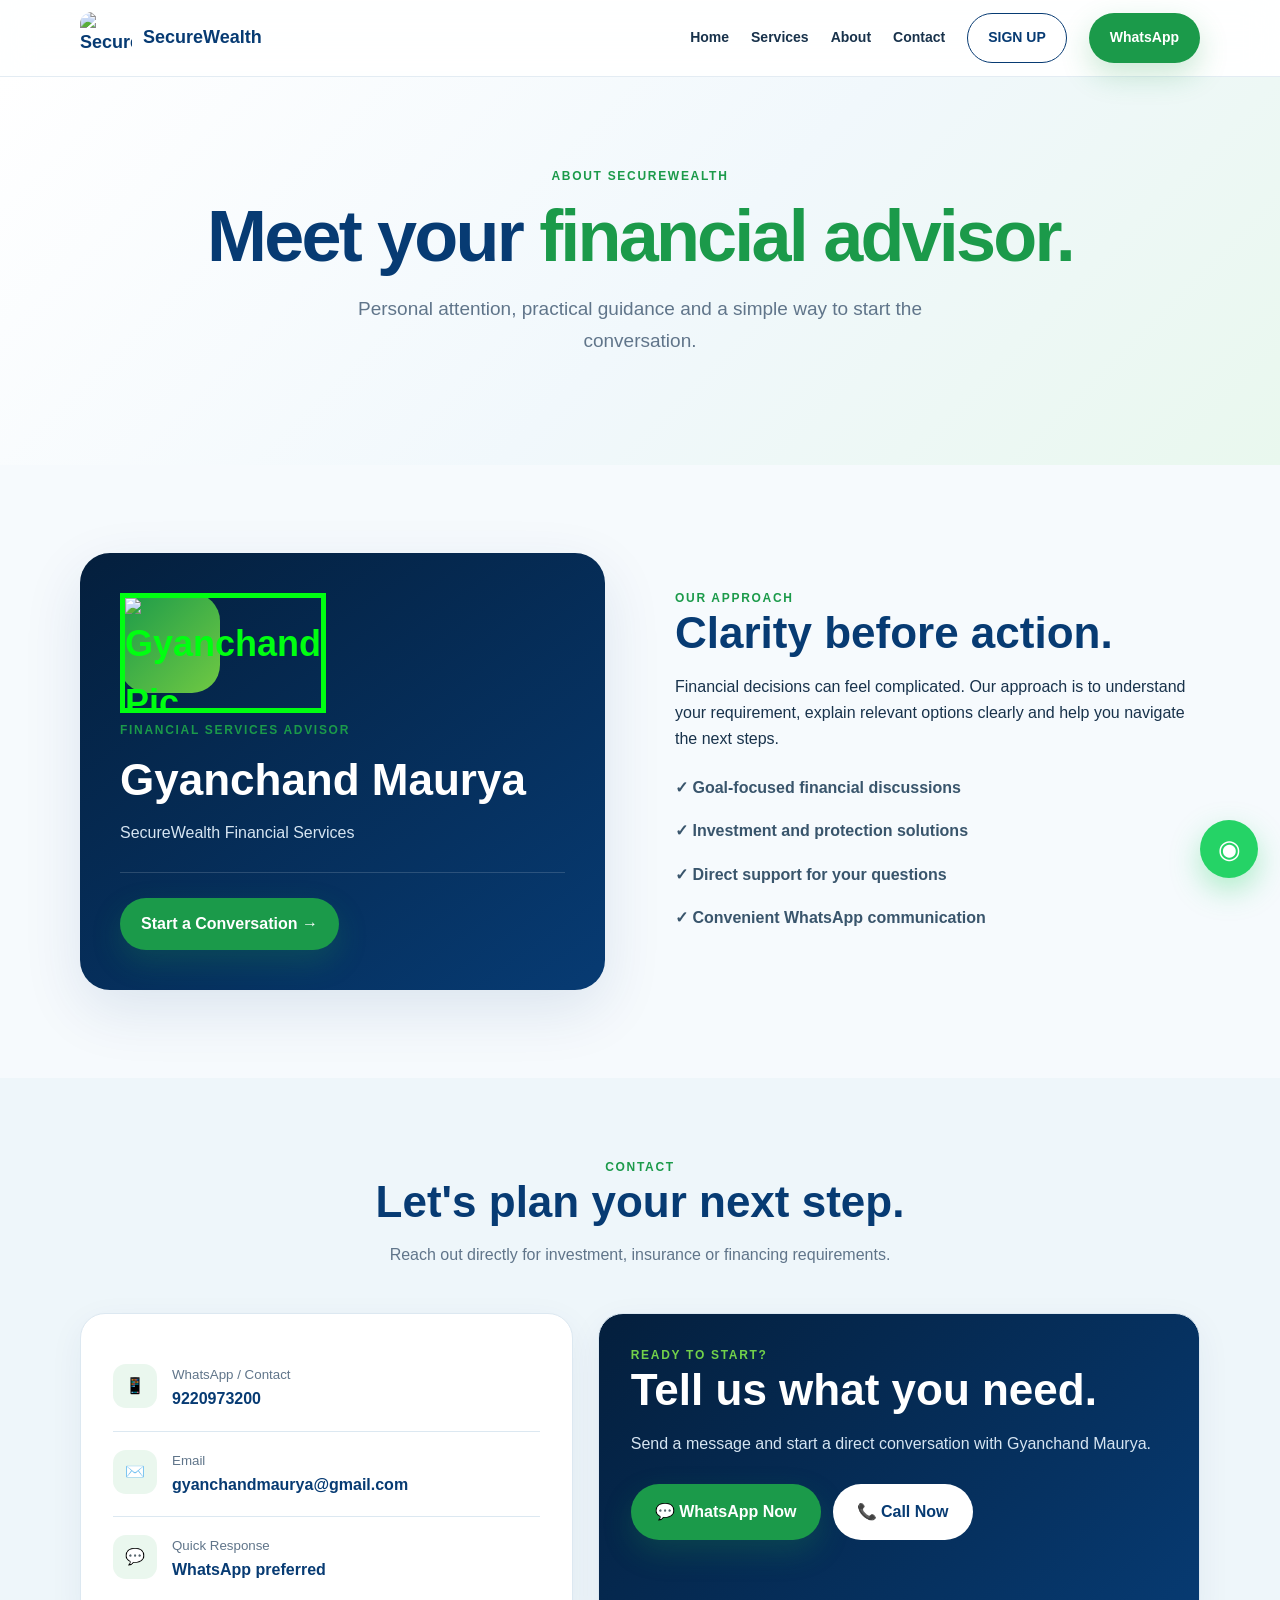
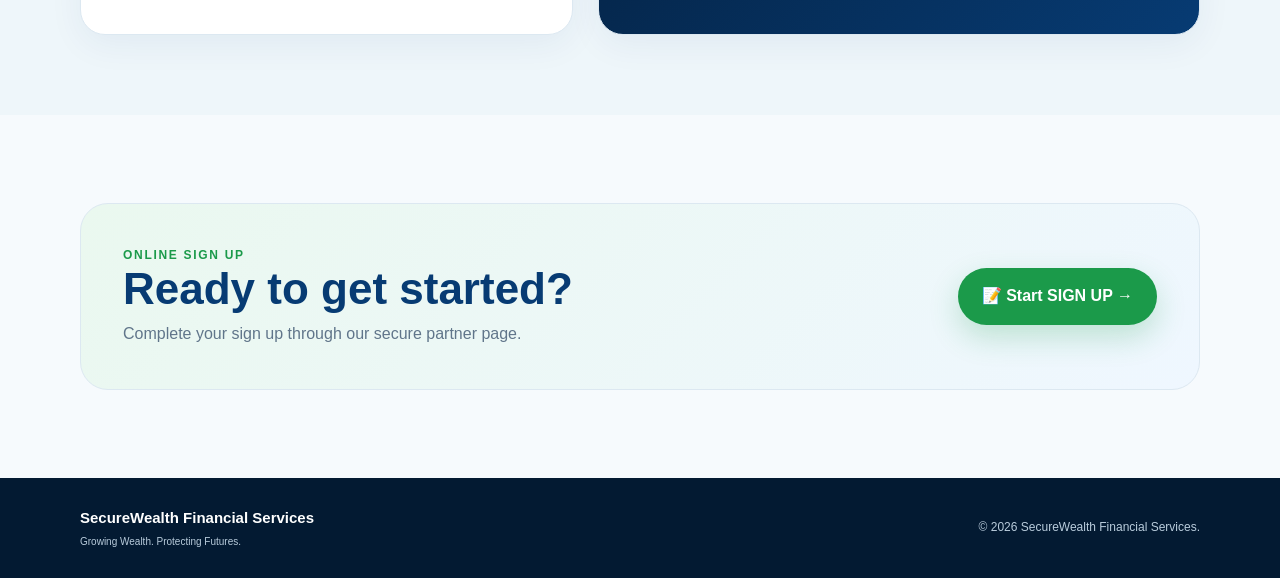
==== about.html @ c775df7d "Add about.html for SecureWealth website" ====
<!DOCTYPE html>
<html lang="en">
<head>
<meta charset="UTF-8">
<meta name="viewport" content="width=device-width, initial-scale=1.0">
<meta name="description" content="SecureWealth Financial Services - Investment, insurance and financing solutions with personalized guidance by Gyanchand Maurya.">
<link rel="shortcut icon" href="https://i.ibb.co/4ZPC3Cr3/Secure-Wealth-Logo-plain.jpg" type="image/x-icon">
<title>SecureWealth | Growing Wealth. Protecting Futures.</title>
<link rel="stylesheet" href="style.css">
  <!-- Google tag (gtag.js) -->
  <script async src="https://www.googletagmanager.com/gtag/js?id=G-4FVRTKPDQZ">
  </script>
  <script>
    window.dataLayer = window.dataLayer || [];
    function gtag(){dataLayer.push(arguments);}
    gtag('js', new Date());
  
    gtag('config', 'G-4FVRTKPDQZ');
  </script>
</head>
<body>
<header class="site-header">
  <div class="container nav">
    <a class="brand" href="index.html"><img src="https://i.ibb.co/4ZPC3Cr3/Secure-Wealth-Logo-plain.jpg" alt="SecureWealth Logo"><span>SecureWealth</span></a>
    <button class="menu-toggle" aria-label="Open menu">☰</button>
    <nav class="navlinks">
      <a class="active" href="index.html">Home</a>
      <a href="services.html">Services</a>
      <a href="about.html">About</a>
      <a href="contact.html">Contact</a>
      <a class="btn btn-outline" href="https://www.wealthy.in/p/gyanc99066" target="_blank" rel="noopener">SIGN UP</a>
      <a class="btn btn-primary" href="https://wa.me/919220973200?text=Hello%20Gyanchand%2C%20I%20would%20like%20financial%20guidance." target="_blank">WhatsApp</a>
    </nav>
  </div>
</header>
<main>
<section class="page-hero"><div class="container center reveal"><div class="eyebrow">ABOUT SECUREWEALTH</div><h1>Meet your <span>financial advisor.</span></h1><p class="lead center-text">Personal attention, practical guidance and a simple way to start the conversation.</p></div></section>
<section class="section"><div class="container split">
<div class="profile-card reveal"><div class="profile-avatar"><img src="https://i.ibb.co/hFjsKrrb/Gyanchand-Pic.jpg" alt="Gyanchand Pic" border="5" style="height: 120px; color: rgb(0, 255, 17);"></div><div class="eyebrow">FINANCIAL SERVICES ADVISOR</div><h2>Gyanchand Maurya</h2><p>SecureWealth Financial Services</p><div class="profile-line"></div><a class="btn btn-primary" href="https://wa.me/919220973200?text=Hello%20Gyanchand%2C%20I%20would%20like%20to%20connect." target="_blank">Start a Conversation →</a></div>
<div class="reveal"><div class="eyebrow">OUR APPROACH</div><h2>Clarity before action.</h2><p>Financial decisions can feel complicated. Our approach is to understand your requirement, explain relevant options clearly and help you navigate the next steps.</p><div class="check-list large"><div>✓ Goal-focused financial discussions</div><div>✓ Investment and protection solutions</div><div>✓ Direct support for your questions</div><div>✓ Convenient WhatsApp communication</div></div></div>
</div></section>

<section class="contact-section"><div class="container"><div class="section-head reveal"><div class="eyebrow">CONTACT</div><h2>Let's plan your next step.</h2><p>Reach out directly for investment, insurance or financing requirements.</p></div>
<div class="contact-grid">
<div class="contact-card reveal"><div class="contact-row"><span>📱</span><div><small>WhatsApp / Contact</small><strong>9220973200</strong></div></div><div class="contact-row"><span>✉️</span><div><small>Email</small><strong>gyanchandmaurya@gmail.com</strong></div></div><div class="contact-row"><span>💬</span><div><small>Quick Response</small><strong>WhatsApp preferred</strong></div></div></div>
<div class="contact-card dark reveal"><div class="eyebrow light">READY TO START?</div><h2>Tell us what you need.</h2><p>Send a message and start a direct conversation with Gyanchand Maurya.</p><div class="hero-actions"><a class="btn btn-primary btn-lg" href="https://wa.me/919220973200?text=Hello%20Gyanchand%2C%20I%20would%20like%20financial%20guidance." target="_blank">💬 WhatsApp Now</a><a class="btn btn-light btn-lg" href="tel:+919220973200">📞 Call Now</a></div></div>
</div></div></section>
<section class="section"><div class="container"><div class="cta-box reveal"><div><div class="eyebrow">ONLINE SIGN UP</div><h2>Ready to get started?</h2><p>Complete your sign up through our secure partner page.</p></div><a class="btn btn-primary btn-lg" href="https://www.wealthy.in/p/gyanc99066" target="_blank" rel="noopener">📝 Start SIGN UP →</a></div></div></section>
</main>
<footer><div class="container footer"><div><strong>SecureWealth Financial Services</strong><small>Growing Wealth. Protecting Futures.</small></div><div>© 2026 SecureWealth Financial Services.</div></div></footer>
<a class="whatsapp-float" href="https://wa.me/919220973200?text=Hello%20Gyanchand%2C%20I%20would%20like%20financial%20guidance." target="_blank">◉</a>
<script src="script.js"></script>
</body></html>
---- style.css ----
:root{
    --navy:#073b73;
    --navy2:#041f3d;
    --green:#1b9a4a;
    --green2:#70c943;
    --text:#18324b;
    --muted:#60758a;
    --bg:#f6fafd;
    --white:#fff;--line:#dce8f1;
    --shadow:0 20px 60px rgba(7,59,115,.11)}*{box-sizing:border-box}html{scroll-behavior:smooth}body{margin:0;
    font-family:Inter,Segoe UI,Arial,sans-serif;
    color:var(--text);
    background:var(--bg);
    line-height:1.65;
    overflow-x:hidden}a{text-decoration:none;
    color:inherit
}

.container{
    width:min(1120px,92%);
    margin:auto
}
.site-header{
    position:sticky;
    top:0;
    z-index:50;
    background:rgba(255,255,255,.9);
    backdrop-filter:blur(18px);
    border-bottom:1px solid rgba(220,232,241,.8)
}

.nav{min-height:76px;
    display:flex;
    align-items:center;
    justify-content:space-between;
    gap:20px
}

.brand{
    display:flex;
    align-items:center;
    gap:11px;
    font-weight:900;
    color:var(--navy);
    font-size:18px
}

.brand img{
    width:52px;
    height:52px;
    object-fit:contain;
    border-radius:12px
}

.navlinks{
    display:flex;
    align-items:center;
    gap:22px;
    font-size:14px;
    font-weight:700
}
.navlinks>a:not(.btn){
    position:relative
}
.navlinks>a:not(.btn):after{
    content:"";
    position:absolute;
    left:0;right:100%;
    bottom:-7px;
    height:2px;
    background:var(--green);
    transition:.25s
}

.navlinks>a:hover:after,.navlinks .active:after{right:0}

.menu-toggle{
    display:none;
    border:0;
    background:none;
    font-size:28px;
    color:var(--navy)
}

.btn{
    display:inline-flex;
    align-items:center;
    justify-content:center;
    gap:8px;
    padding:12px 20px;
    border-radius:999px;
    font-weight:750;
    border:1px solid transparent;
    transition:.25s;
    cursor:pointer
}

.btn:hover{
    transform:translateY(-3px)
}

.btn-primary{
    background:var(--green);
    color:#fff;box-shadow:0 12px 30px rgba(27,154,74,.23)
}

.btn-primary:hover{
    background:#16863f
}

.btn-outline{
    border-color:var(--navy);
    color:var(--navy);
    background:#fff
}
.btn-light{background:#fff;color:var(--navy)}.btn-lg{padding:14px 23px}
.hero,.page-hero{position:relative;overflow:hidden;background:linear-gradient(135deg,#fff 0%,#f1f8fc 53%,#e9f8ee 100%)}.hero{padding:95px 0 90px;min-height:620px;display:flex;align-items:center}.page-hero{padding:90px 0}
.hero-orb{position:absolute;border-radius:50%;filter:blur(2px);animation:float 8s ease-in-out infinite}
.orb1{width:430px;height:430px;right:-140px;top:-180px;background:rgba(112,201,67,.14)}
.orb2{width:280px;height:280px;left:-130px;bottom:-180px;background:rgba(7,59,115,.08);animation-delay:-3s}
.hero-grid{display:grid;grid-template-columns:1.08fr .92fr;gap:65px;align-items:center;position:relative}.eyebrow{color:var(--green);font-weight:900;letter-spacing:1.7px;font-size:12px}
.eyebrow.light{color:#72d14a}h1{font-size:clamp(43px,6vw,72px);line-height:1.02;letter-spacing:-2.8px;color:var(--navy);margin:13px 0 20px}h1 span{color:var(--green)}
h2{font-size:clamp(30px,4vw,44px);line-height:1.1;color:var(--navy);margin:0 0 13px}
h3{color:var(--navy)}.lead{font-size:19px;color:var(--muted);max-width:650px}
.hero-actions{display:flex;gap:12px;flex-wrap:wrap;margin-top:27px}
.trust-row{display:flex;gap:9px;flex-wrap:wrap;margin-top:27px}
.trust-row span{background:#fff;border:1px solid var(--line);padding:8px 12px;border-radius:99px;font-size:12px;font-weight:800;color:#48657d}
.hero-visual{position:relative;min-height:390px;display:grid;place-items:center}
.logo-card{width:min(380px,90%);background:rgba(255,255,255,.82);border:1px solid var(--line);border-radius:34px;padding:35px;text-align:center;box-shadow:var(--shadow);position:relative;z-index:2;animation:cardFloat 5s ease-in-out infinite}
.logo-card img{width:100%;max-height:230px;object-fit:contain;border-radius:20px}
.logo-card h3{margin:18px 0 0;font-size:22px}
.logo-card p{margin:2px;color:var(--green);font-weight:800}
.floating-badge{position:absolute;background:#fff;border:1px solid var(--line);border-radius:16px;padding:13px 17px;font-weight:800;box-shadow:var(--shadow);z-index:3;animation:float 5s ease-in-out infinite}
.badge-top{right:0;top:35px}.badge-bottom{left:0;bottom:45px;animation-delay:-2s}
.pulse-ring{position:absolute;inset:22px;border:1px solid rgba(27,154,74,.18);border-radius:27px;animation:pulse 2.8s infinite}
.section{padding:88px 0}.section-head{text-align:center;max-width:730px;margin:0 auto 45px}
.section-head p{color:var(--muted)}.center{text-align:center}
.center-text{margin-left:auto;margin-right:auto}.services-grid{display:grid;grid-template-columns:repeat(4,1fr);gap:18px}
.service-card{background:#fff;border:1px solid var(--line);border-radius:22px;padding:25px;box-shadow:0 8px 28px rgba(7,59,115,.06);transition:.3s;position:relative;overflow:hidden}
.service-card:before{content:"";position:absolute;width:90px;height:90px;border-radius:50%;background:#eaf7ee;right:-35px;top:-35px;transition:.3s}
.service-card:hover{transform:translateY(-8px);box-shadow:var(--shadow);border-color:#c7e3d1}.service-card:hover:before{transform:scale(1.7)}
.service-card .icon{width:54px;height:54px;border-radius:16px;background:#eaf7ee;display:grid;place-items:center;font-size:25px;margin-bottom:18px;position:relative}
.service-card h3{margin:0 0 8px;font-size:19px}.service-card p{color:var(--muted);font-size:14px;margin:0 0 17px}
.service-card a{color:var(--green);font-size:13px;font-weight:900}.services-all .big{min-height:290px;display:flex;flex-direction:column}
.services-all .big .btn{margin-top:auto;width:max-content;font-size:12px}
.stats-section{padding:50px 0;background:linear-gradient(135deg,var(--navy2),var(--navy));color:#fff}
.stats-grid{display:grid;grid-template-columns:repeat(4,1fr);gap:20px;text-align:center}
.stat{padding:15px}.stat strong{display:block;font-size:42px;line-height:1;color:#72d14a}
.stat span{display:block;margin-top:9px;color:#d6e5f2;font-size:13px}
.split{display:grid;grid-template-columns:1fr 1fr;gap:70px;align-items:center}
.about-art{min-height:360px;position:relative;display:grid;place-items:center}
.circle-chart{width:270px;height:270px;border-radius:50%;background:conic-gradient(var(--green) 0 68%,#dcefe4 68% 100%);display:grid;place-items:center;box-shadow:0 25px 60px rgba(27,154,74,.15);animation:spinIn 1s ease}
.circle-chart:before{content:"";position:absolute;width:205px;height:205px;background:var(--bg);border-radius:50%}
.circle-chart div{position:relative;font-size:54px;font-weight:900;color:var(--navy)}
.mini-card{position:absolute;background:#fff;border:1px solid var(--line);padding:11px 18px;border-radius:13px;font-weight:900;box-shadow:var(--shadow);animation:float 4s ease-in-out infinite}.mc1{top:35px;left:12%}
.mc2{right:8%;top:45%}.mc3{bottom:35px;left:20%;animation-delay:-1s}
.check-list{display:grid;gap:11px;margin:22px 0}
.check-list div{font-weight:700;color:#39556c}
.check-list.large{gap:17px}.mt-40{margin-top:40px}
.cta-section{padding:0 0 88px}
.cta-box{border:1px solid var(--line);border-radius:28px;padding:42px;background:linear-gradient(135deg,#eaf8ef,#eff7ff);display:flex;align-items:center;justify-content:space-between;gap:25px}
.cta-box h2{margin-bottom:7px}.cta-box p{color:var(--muted);margin:0}
.process{padding:80px 0;background:#eef6fa}.steps{display:grid;grid-template-columns:repeat(4,1fr);gap:18px}.step{background:#fff;padding:27px;border-radius:20px;border:1px solid var(--line);position:relative}.step b{color:var(--green);font-size:13px}
.step h3{margin:12px 0 7px}.step p{color:var(--muted);font-size:14px}
.profile-card{background:linear-gradient(145deg,var(--navy2),var(--navy));color:#fff;border-radius:30px;padding:40px;box-shadow:var(--shadow)}
.profile-card h2{color:#fff;margin-top:15px}.profile-card p{color:#d6e5f2}
.profile-avatar{width:100px;height:100px;border-radius:28px;background:linear-gradient(135deg,var(--green),var(--green2));display:grid;place-items:center;font-size:36px;font-weight:900;margin-bottom:28px}
.profile-line{height:1px;background:rgba(255,255,255,.15);margin:25px 0}
.contact-section{padding:80px 0;background:#eef6fa}
.contact-grid{display:grid;grid-template-columns:.9fr 1.1fr;gap:25px}
.contact-card{background:#fff;border:1px solid var(--line);border-radius:25px;padding:32px;box-shadow:0 10px 35px rgba(7,59,115,.06)}
.contact-card.dark{background:linear-gradient(135deg,var(--navy2),var(--navy));color:#fff}
.contact-card.dark h2{color:#fff}.contact-card.dark p{color:#d6e5f2}
.contact-row{display:flex;gap:15px;padding:18px 0;border-bottom:1px solid var(--line)}
.contact-row:last-child{border:0}.contact-row>span{width:44px;height:44px;border-radius:13px;background:#eaf7ee;display:grid;place-items:center}
.contact-row small{display:block;color:var(--muted)}.contact-row strong{color:var(--navy)}footer{background:#031a32;color:#b9ccdc;padding:28px 0}
.footer{display:flex;justify-content:space-between;gap:20px;align-items:center;font-size:12px}
.footer strong{display:block;color:#fff;font-size:15px}
.footer small{display:block;margin-top:3px}
.whatsapp-float{position:fixed;right:22px;bottom:22px;width:58px;height:58px;border-radius:50%;background:#25d366;color:#fff;display:grid;place-items:center;font-size:26px;box-shadow:0 12px 30px rgba(37,211,102,.35);z-index:40;animation:bounce 2.5s infinite}
.reveal{opacity:0;transform:translateY(25px);transition:opacity .7s ease,transform .7s ease}
.reveal.visible{opacity:1;transform:none}.delay{transition-delay:.15s}@keyframes float{0%,100%{transform:translateY(0)}50%{transform:translateY(-13px)}}@keyframes cardFloat{0%,100%{transform:translateY(0) rotate(0)}50%{transform:translateY(-9px) rotate(.5deg)}}@keyframes pulse{0%,100%{opacity:.2;transform:scale(.98)}50%{opacity:.7;transform:scale(1.02)}}@keyframes spinIn{from{transform:rotate(-35deg) scale(.8);opacity:0}to{transform:none;opacity:1}}@keyframes bounce{0%,100%{transform:translateY(0)}50%{transform:translateY(-7px)}}@media(max-width:900px){.navlinks{display:none;position:absolute;top:76px;left:0;right:0;background:#fff;padding:20px;box-shadow:0 15px 30px rgba(0,0,0,.08);flex-direction:column;align-items:stretch}
.navlinks.open{display:flex}
.menu-toggle{display:block}
.hero-grid,.split,
.contact-grid{grid-template-columns:1fr}
.hero{padding:70px 0}
.hero-visual{order:-1;min-height:350px}
.services-grid{grid-template-columns:repeat(2,1fr)}
.stats-grid,.steps{grid-template-columns:repeat(2,1fr)}
.cta-box{flex-direction:column;align-items:flex-start}
.about-art{min-height:310px}}@media(max-width:560px){.brand span{display:none}
.services-grid,.stats-grid,.steps{grid-template-columns:1fr}
.hero{padding:55px 0}.page-hero{padding:65px 0}.hero-visual{min-height:300px}
.logo-card{padding:25px}
.floating-badge{font-size:11px}
.badge-top{right:-5px}
.badge-bottom{left:-5px}.section{padding:65px 0}.cta-box{padding:30px}.footer{flex-direction:column;align-items:flex-start}.whatsapp-float{right:15px;bottom:15px}h1{letter-spacing:-1.8px}.services-all .big{min-height:auto}.services-all .big .btn{margin-top:10px}}

.brand2{
    display:flex;
    align-items:center;
    gap:11px;
    font-weight:900;
    color:var(--navy);
    font-size:18px
}

.brand2 img{
    width:152px;
    height:152px;
    object-fit:contain;
    border-radius:12px
}

/* "https://i.ibb.co/hFjsKrrb/Gyanchand-Pic.jpg" */
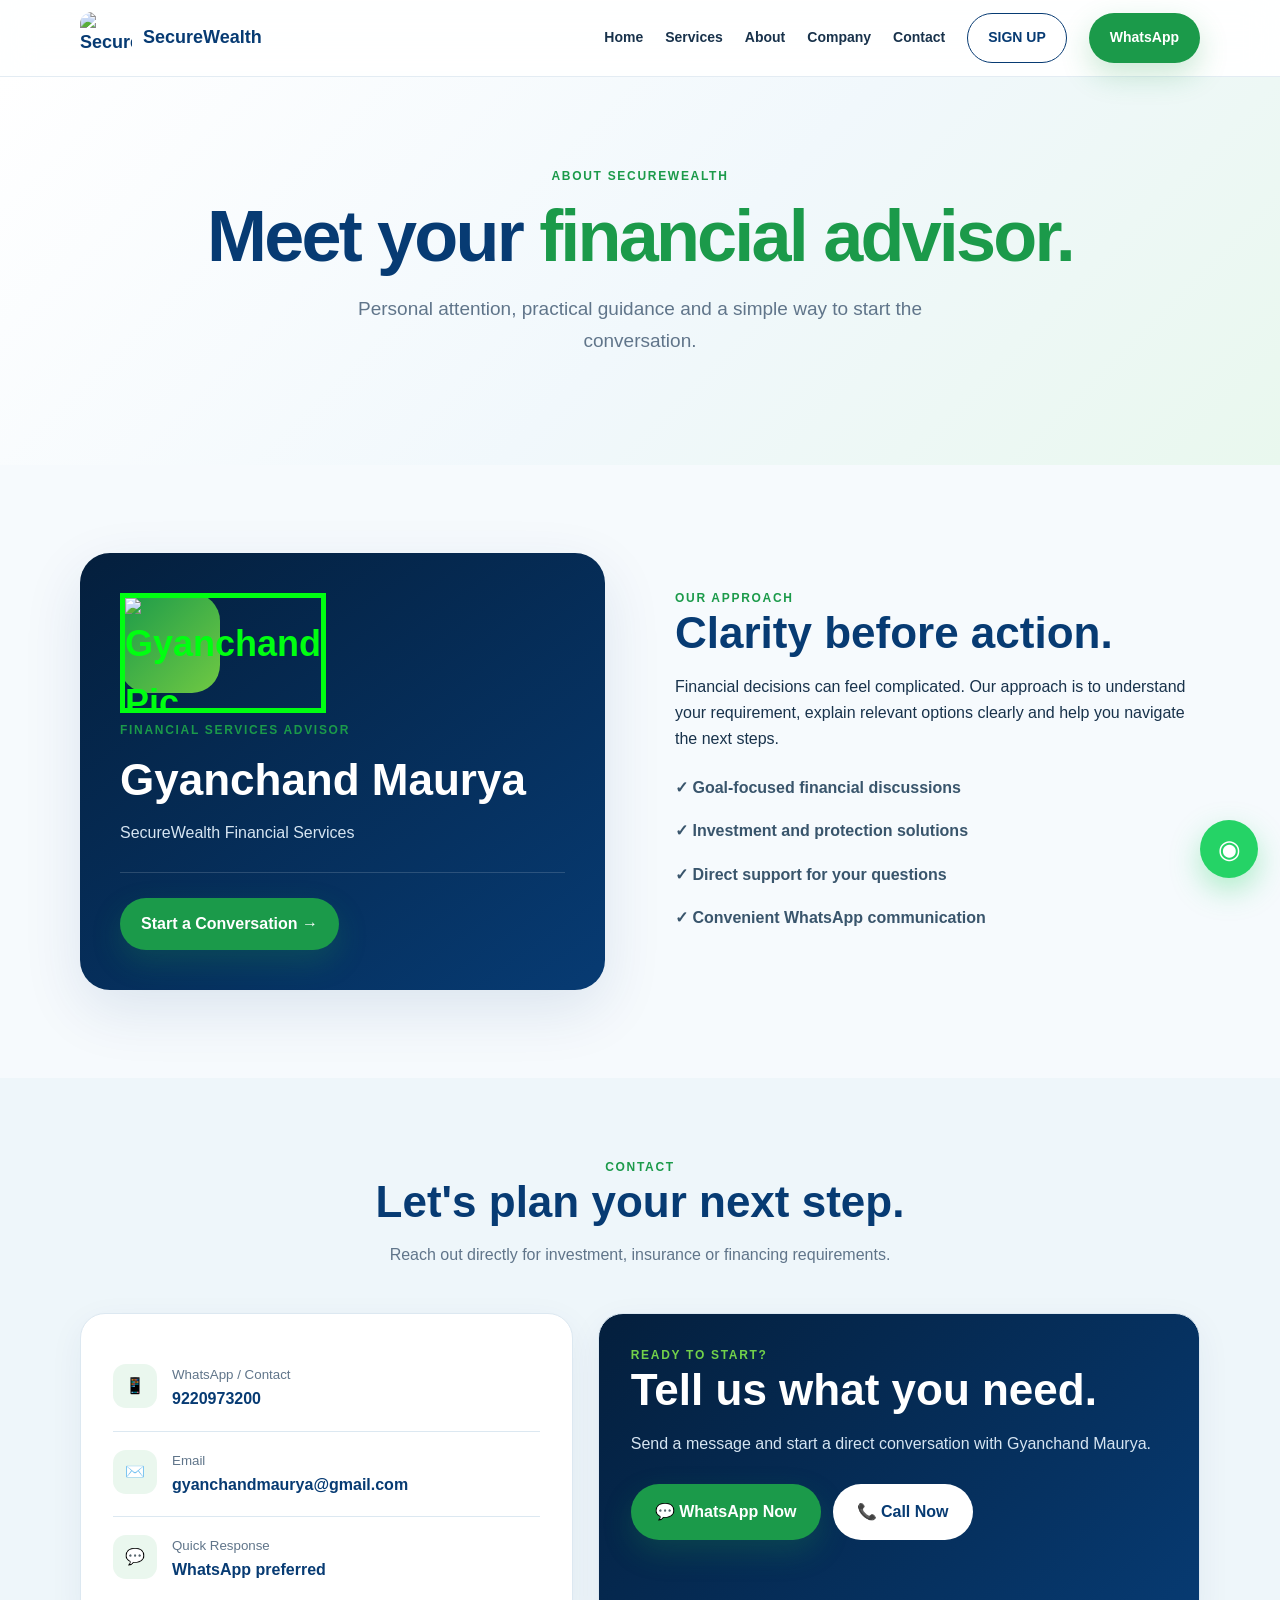
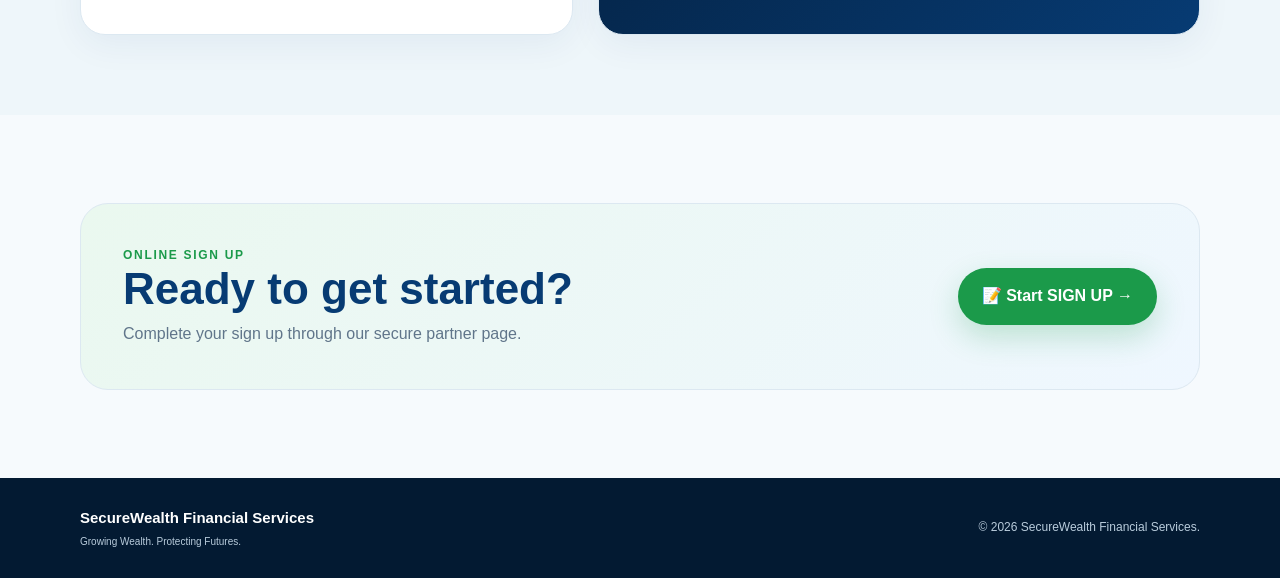
==== commit 0f5eeb4e: "Add Company link to navigation menu" ====
--- a/about.html
+++ b/about.html
@@ -27,6 +27,7 @@
       <a class="active" href="index.html">Home</a>
       <a href="services.html">Services</a>
       <a href="about.html">About</a>
+      <a href="company.html">Company</a>
       <a href="contact.html">Contact</a>
       <a class="btn btn-outline" href="https://www.wealthy.in/p/gyanc99066" target="_blank" rel="noopener">SIGN UP</a>
       <a class="btn btn-primary" href="https://wa.me/919220973200?text=Hello%20Gyanchand%2C%20I%20would%20like%20financial%20guidance." target="_blank">WhatsApp</a>
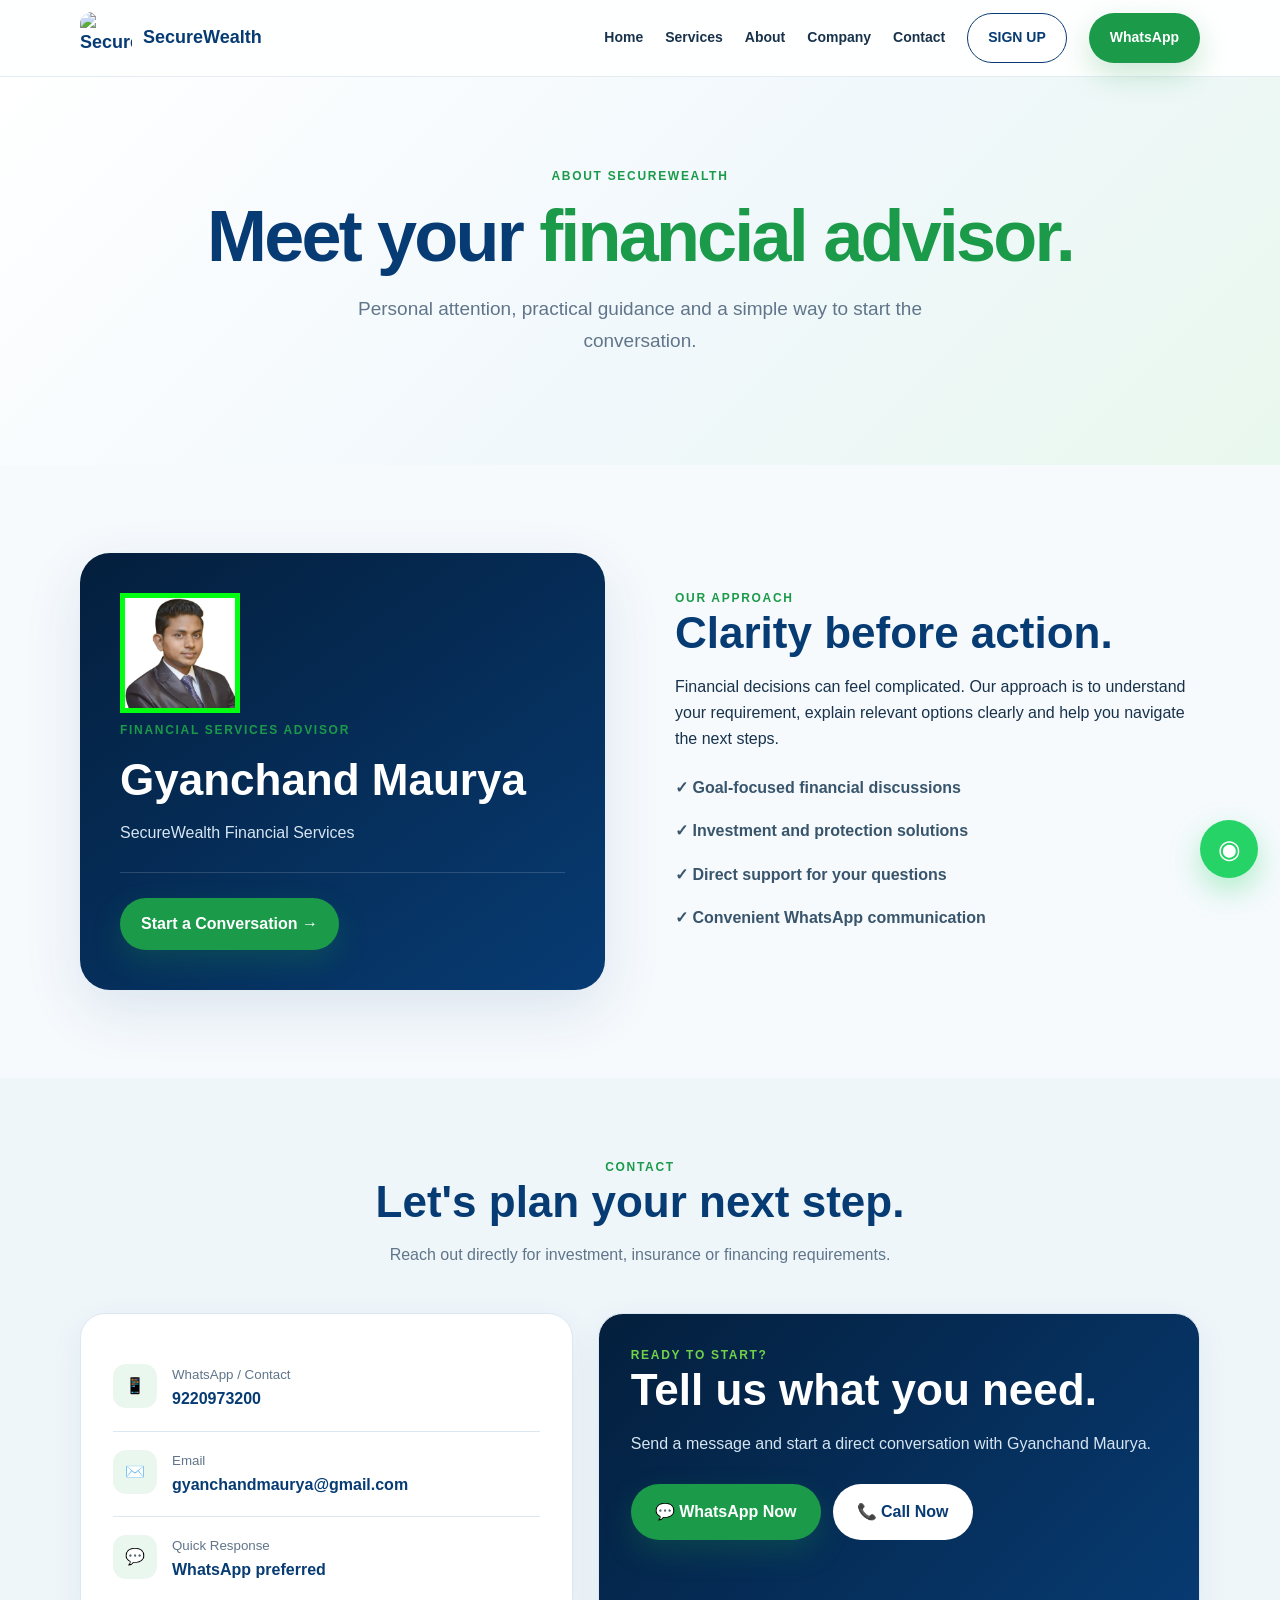
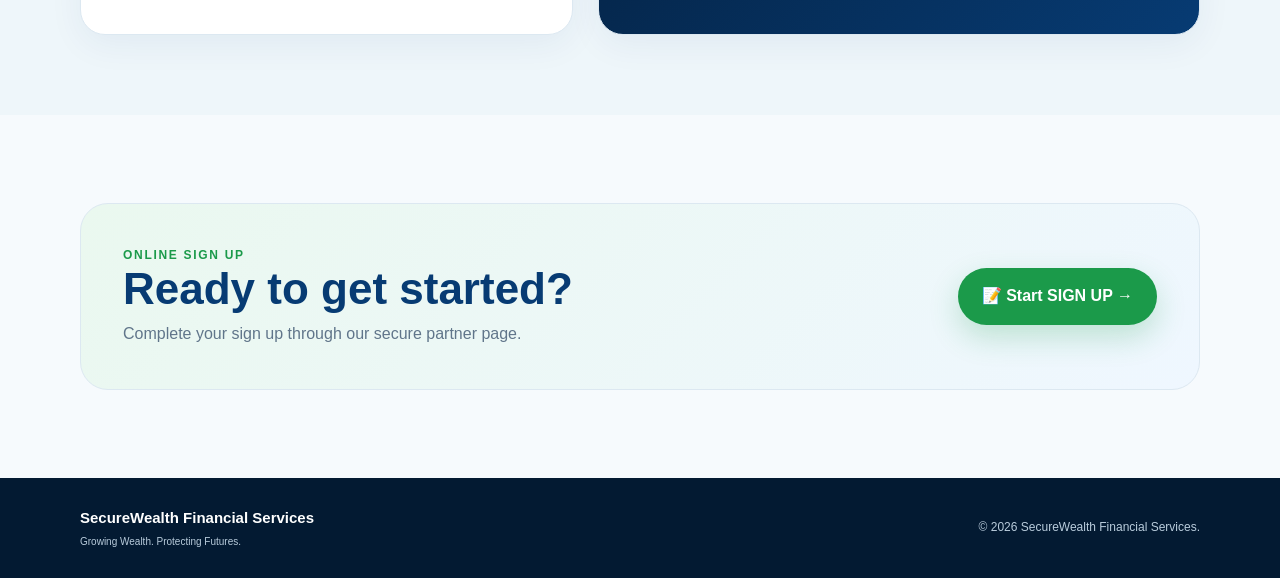
==== commit e359726c: "Update profile card image source and details" ====
--- a/about.html
+++ b/about.html
@@ -37,7 +37,7 @@
 <main>
 <section class="page-hero"><div class="container center reveal"><div class="eyebrow">ABOUT SECUREWEALTH</div><h1>Meet your <span>financial advisor.</span></h1><p class="lead center-text">Personal attention, practical guidance and a simple way to start the conversation.</p></div></section>
 <section class="section"><div class="container split">
-<div class="profile-card reveal"><div class="profile-avatar"><img src="https://i.ibb.co/hFjsKrrb/Gyanchand-Pic.jpg" alt="Gyanchand Pic" border="5" style="height: 120px; color: rgb(0, 255, 17);"></div><div class="eyebrow">FINANCIAL SERVICES ADVISOR</div><h2>Gyanchand Maurya</h2><p>SecureWealth Financial Services</p><div class="profile-line"></div><a class="btn btn-primary" href="https://wa.me/919220973200?text=Hello%20Gyanchand%2C%20I%20would%20like%20to%20connect." target="_blank">Start a Conversation →</a></div>
+<div class="profile-card reveal"><div class="profile-avatar"><img src="img/Gyanchand Pic.jpeg" alt="Gyanchand Pic" border="5" style="height: 120px; color: rgb(0, 255, 17);"></div><div class="eyebrow">FINANCIAL SERVICES ADVISOR</div><h2>Gyanchand Maurya</h2><p>SecureWealth Financial Services</p><div class="profile-line"></div><a class="btn btn-primary" href="https://wa.me/919220973200?text=Hello%20Gyanchand%2C%20I%20would%20like%20to%20connect." target="_blank">Start a Conversation →</a></div>
 <div class="reveal"><div class="eyebrow">OUR APPROACH</div><h2>Clarity before action.</h2><p>Financial decisions can feel complicated. Our approach is to understand your requirement, explain relevant options clearly and help you navigate the next steps.</p><div class="check-list large"><div>✓ Goal-focused financial discussions</div><div>✓ Investment and protection solutions</div><div>✓ Direct support for your questions</div><div>✓ Convenient WhatsApp communication</div></div></div>
 </div></section>
 
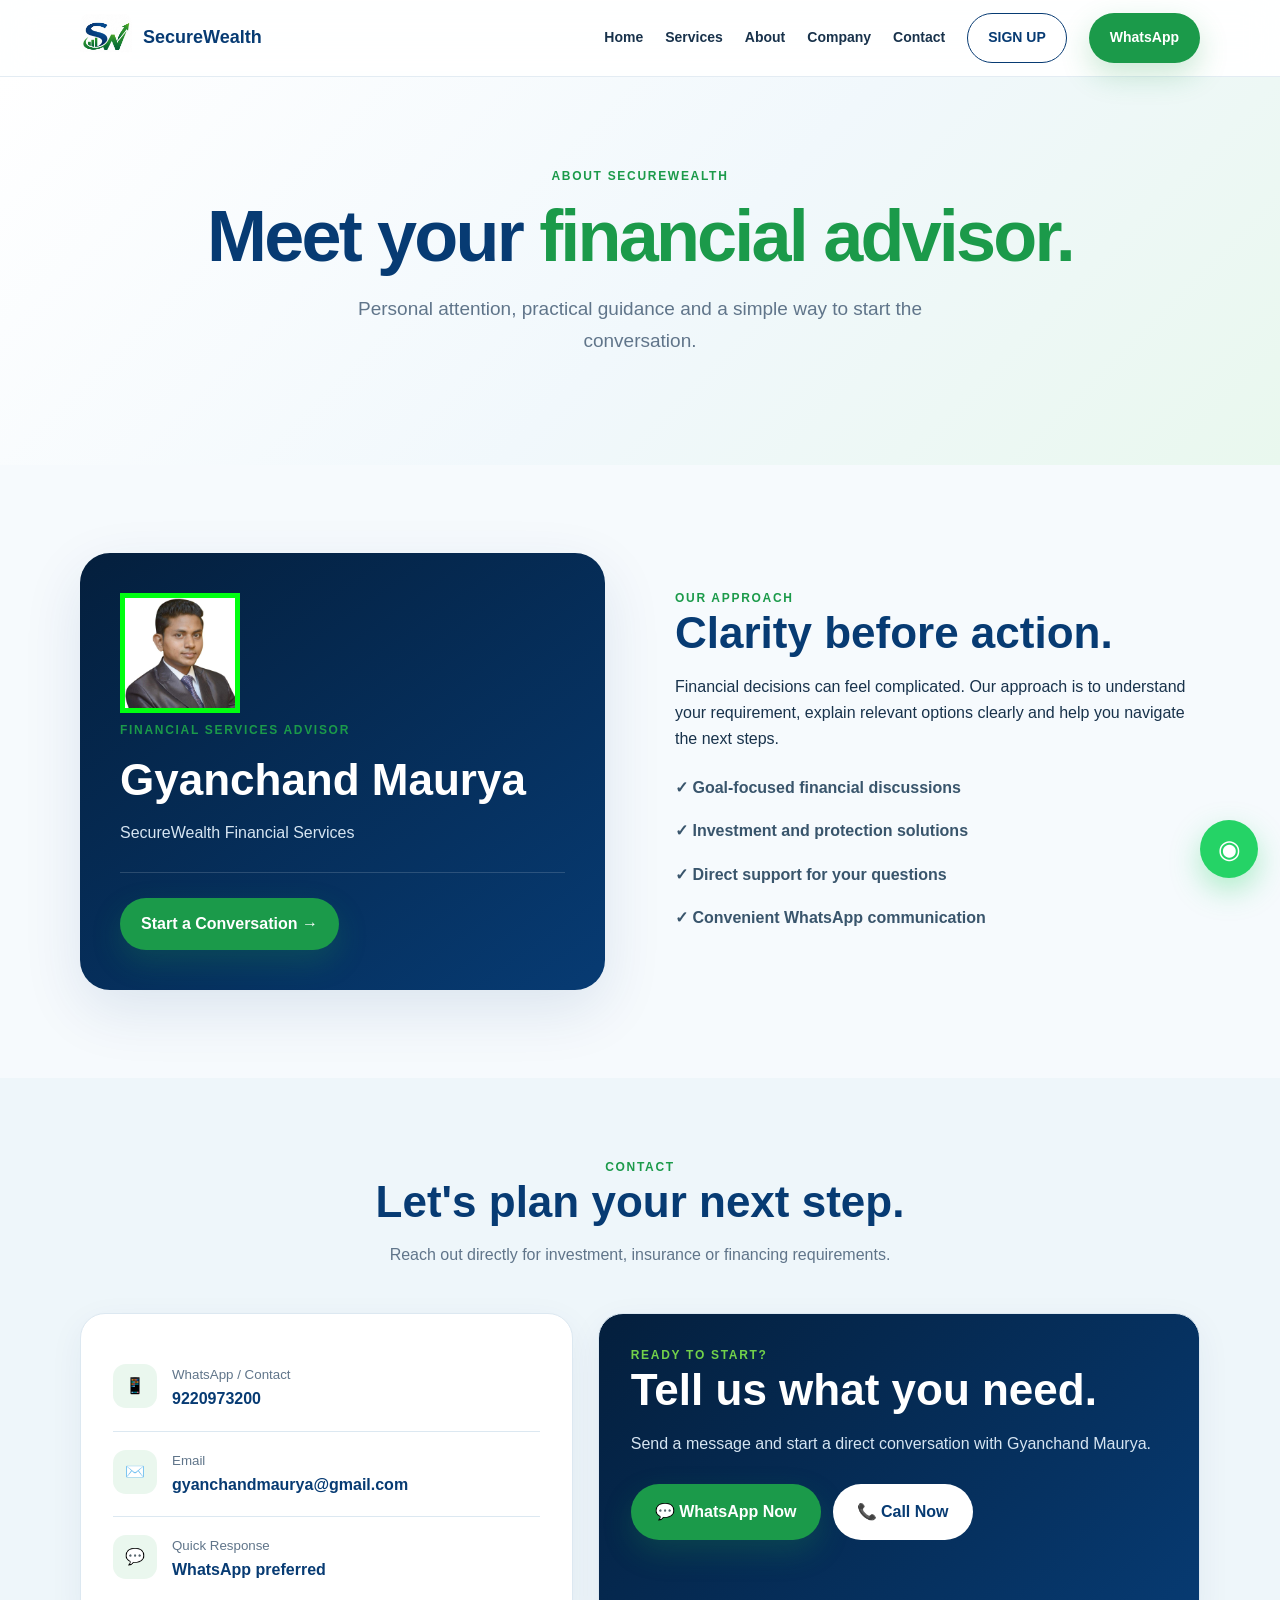
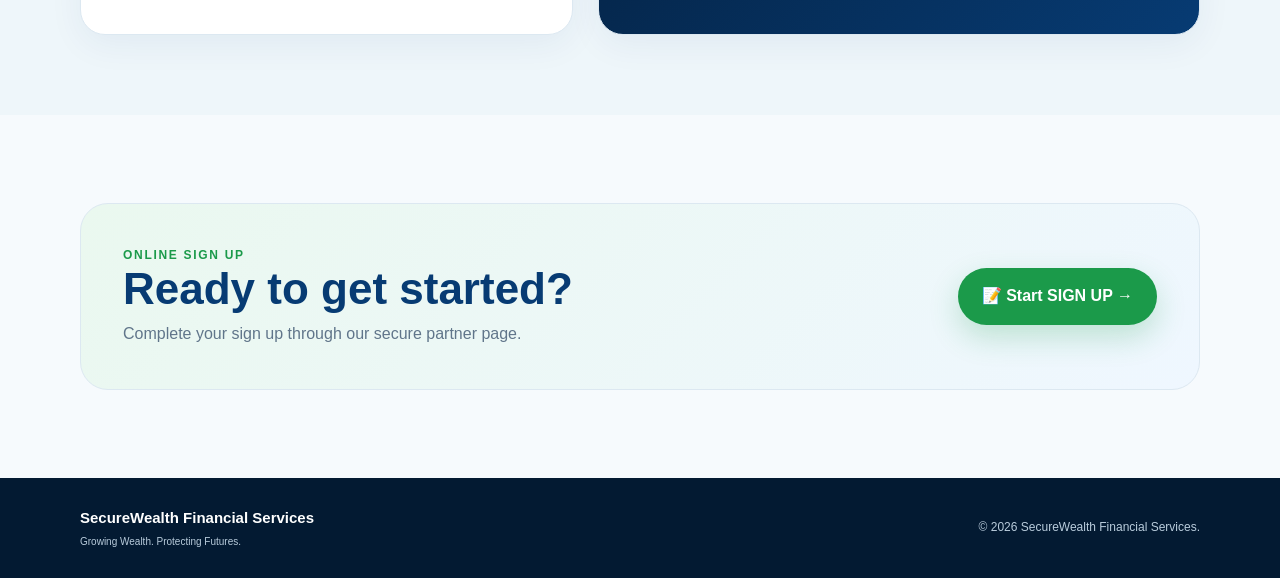
==== commit 68f93c1d: "Update favicon and logo image paths in about.html" ====
--- a/about.html
+++ b/about.html
@@ -4,7 +4,7 @@
 <meta charset="UTF-8">
 <meta name="viewport" content="width=device-width, initial-scale=1.0">
 <meta name="description" content="SecureWealth Financial Services - Investment, insurance and financing solutions with personalized guidance by Gyanchand Maurya.">
-<link rel="shortcut icon" href="https://i.ibb.co/4ZPC3Cr3/Secure-Wealth-Logo-plain.jpg" type="image/x-icon">
+<link rel="shortcut icon" href="img/SecureWealth Logo plain.jpeg" type="image/x-icon">
 <title>SecureWealth | Growing Wealth. Protecting Futures.</title>
 <link rel="stylesheet" href="style.css">
   <!-- Google tag (gtag.js) -->
@@ -21,7 +21,7 @@
 <body>
 <header class="site-header">
   <div class="container nav">
-    <a class="brand" href="index.html"><img src="https://i.ibb.co/4ZPC3Cr3/Secure-Wealth-Logo-plain.jpg" alt="SecureWealth Logo"><span>SecureWealth</span></a>
+    <a class="brand" href="index.html"><img src="img/SecureWealth Logo plain.jpeg" alt="SecureWealth Logo"><span>SecureWealth</span></a>
     <button class="menu-toggle" aria-label="Open menu">☰</button>
     <nav class="navlinks">
       <a class="active" href="index.html">Home</a>
